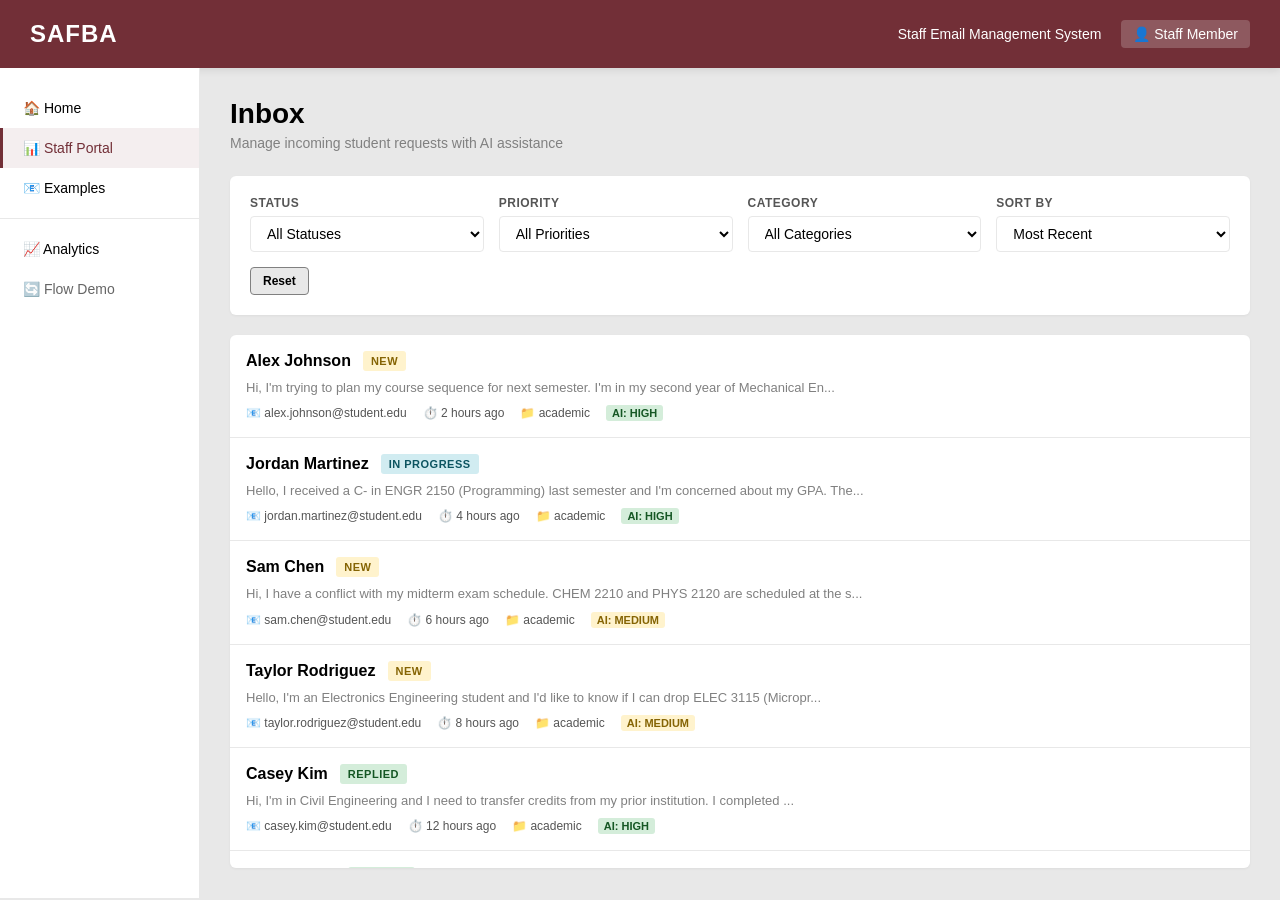
==== staff-portal.html @ 8cbed26b "Employee interface -home page- stats and examples" ====
<!DOCTYPE html>
<html lang="en">
<head>
    <meta charset="UTF-8">
    <meta name="viewport" content="width=device-width, initial-scale=1.0">
    <title>SAFBA - Staff Portal</title>
    <link rel="stylesheet" href="styles.css">
</head>
<body>
    <!-- Header -->
    <header>
        <div class="logo">SAFBA</div>
        <div class="header-info">
            <span>Staff Email Management System</span>
            <div class="user-badge">👤 Staff Member</div>
        </div>
    </header>

    <!-- Main Container -->
    <div class="container">
        <!-- Sidebar -->
        <aside class="sidebar">
            <div class="nav-item"><a href="index.html" style="color: inherit; text-decoration: none; display: block;">🏠 Home</a></div>
            <div class="nav-item active">📊 Staff Portal</div>
            <div class="nav-item"><a href="email-examples.html" style="color: inherit; text-decoration: none; display: block;">📧 Examples</a></div>
            <div style="border-top: 1px solid var(--light-grey); margin: 10px 0;"></div>
            <div class="nav-item"><a href="analytics.html" style="color: inherit; text-decoration: none; display: block;">📈 Analytics</a></div>
            <div class="nav-item" style="opacity: 0.6;">🔄 Flow Demo</div>
        </aside>

        <!-- Main Content -->
        <div class="main-content">
            <!-- Dashboard View -->
            <div class="view-section active" style="display: flex !important; flex-direction: column;">
                <div class="dashboard-header">
                    <h1>Inbox</h1>
                    <p>Manage incoming student requests with AI assistance</p>
                </div>

                <!-- Filters -->
                <div class="filters-panel">
                    <div class="filters-grid">
                        <div class="filter-group">
                            <label>Status</label>
                            <select id="filter-status">
                                <option value="">All Statuses</option>
                                <option value="new">New</option>
                                <option value="in-progress">In Progress</option>
                                <option value="replied">Replied</option>
                            </select>
                        </div>
                        <div class="filter-group">
                            <label>Priority</label>
                            <select id="filter-priority">
                                <option value="">All Priorities</option>
                                <option value="high">High</option>
                                <option value="medium">Medium</option>
                                <option value="low">Low</option>
                            </select>
                        </div>
                        <div class="filter-group">
                            <label>Category</label>
                            <select id="filter-category">
                                <option value="">All Categories</option>
                                <option value="academic">Academic (All)</option>
                            </select>
                        </div>
                        <div class="filter-group">
                            <label>Sort By</label>
                            <select id="sort-by">
                                <option value="recent">Most Recent</option>
                                <option value="priority">Highest Priority</option>
                            </select>
                        </div>
                        <div class="button-group">
                            <button class="btn-secondary btn-small" onclick="resetFilters()">Reset</button>
                        </div>
                    </div>
                </div>

                <!-- Request List -->
                <div class="request-list" id="request-list">
                    <!-- Populated by JavaScript -->
                </div>
            </div>

            <!-- Detail View (Hidden by default) -->
            <div id="detail-view" class="view-section" style="display: none;">
                <div class="detail-view-content">
                    <div class="detail-main">
                        <div class="detail-back">
                            <button class="back-btn" onclick="backToDashboard()">← Back to Inbox</button>
                        </div>
                        <div class="detail-header" id="detail-header">
                            <!-- Populated by JavaScript -->
                        </div>
                        <div class="detail-section">
                            <h3>Student Message</h3>
                            <div class="message-content" id="detail-message">
                                <!-- Populated by JavaScript -->
                            </div>
                        </div>
                    </div>

                    <!-- AI Suggestions Panel -->
                    <div class="ai-suggestions" id="ai-panel">
                        <!-- Populated by JavaScript -->
                    </div>
                </div>
            </div>
        </div>
    </div>

    <script>
        // Satisfaction Rating System
        function setRating(emailId, rating) {
            const ratingContainer = document.getElementById(`rating-${emailId}`);
            const stars = ratingContainer.querySelectorAll('.star');
            
            stars.forEach((star, index) => {
                if (index < rating) {
                    star.classList.remove('empty');
                    star.classList.add('selected');
                } else {
                    star.classList.remove('selected');
                    star.classList.add('empty');
                }
            });
        }

        function submitFeedback(emailId) {
            const ratingContainer = document.getElementById(`rating-${emailId}`);
            const selectedStars = ratingContainer.querySelectorAll('.star:not(.empty)').length;
            const feedbackText = document.getElementById(`feedback-${emailId}`).value;
            const button = event.target;

            if (selectedStars === 0) {
                alert('Please select a star rating before submitting');
                return;
            }

            const feedback = {
                requestId: `REQ-2025-00${emailId}`,
                rating: selectedStars,
                comment: feedbackText,
                timestamp: new Date().toLocaleString()
            };

            console.log('Feedback submitted:', feedback);

            const section = button.closest('.satisfaction-section');
            section.innerHTML = `
                <div class="feedback-submitted">
                    ✓ Thank you! Your feedback has been recorded. This helps us improve our service.
                </div>
            `;
        }

        // Mock Data
        const mockRequests = [
            {
                id: 1,
                student: "Alex Johnson",
                email: "alex.johnson@student.edu",
                receivedTime: "2 hours ago",
                message: "Hi,\n\nI'm trying to plan my course sequence for next semester. I'm in my second year of Mechanical Engineering and I'm unsure which courses to take after completing MECH 2314 (Dynamics). Should I take Thermodynamics or Fluid Mechanics first? What's the recommended order?\n\nThanks,\nAlex Johnson",
                status: "new",
                priority: "high",
                category: "academic",
                aiCategory: "Course Sequencing",
                aiPriority: "High",
                aiConfidence: "high",
                suggestedResponse: "For Mechanical Engineering, we recommend taking Thermodynamics (MECH 3320) before Fluid Mechanics (MECH 3410) as it provides foundational concepts. However, both can be taken concurrently if needed. Please consult your academic advisor for personalized guidance."
            },
            {
                id: 2,
                student: "Jordan Martinez",
                email: "jordan.martinez@student.edu",
                receivedTime: "4 hours ago",
                message: "Hello,\n\nI received a C- in ENGR 2150 (Programming) last semester and I'm concerned about my GPA. The course is a prerequisite for my major requirements. Do I need to retake it? What are my options?\n\nThanks,\nJordan Martinez",
                status: "in-progress",
                priority: "high",
                category: "academic",
                aiCategory: "Grade Appeal & Retake Options",
                aiPriority: "High",
                aiConfidence: "high",
                suggestedResponse: "A grade of C- meets the minimum requirement for prerequisite courses. However, you may retake it for grade replacement if you wish to improve your GPA. Check your degree audit to confirm all prerequisite requirements are satisfied. Contact your academic advisor for individual guidance."
            },
            {
                id: 3,
                student: "Sam Chen",
                email: "sam.chen@student.edu",
                receivedTime: "6 hours ago",
                message: "Hi,\n\nI have a conflict with my midterm exam schedule. CHEM 2210 and PHYS 2120 are scheduled at the same time on March 15th. How can I arrange a deferred exam? What's the process?\n\nThanks,\nSam",
                status: "new",
                priority: "high",
                category: "academic",
                aiCategory: "Deferred Exam Request",
                aiPriority: "High",
                aiConfidence: "medium",
                suggestedResponse: "You can request a deferred exam for exam conflicts. Submit a Deferred Exam Request form (available on the Registrar's website) at least 2 weeks before the exam date. Include documentation of the conflict. We'll work with both departments to schedule an alternative date."
            },
            {
                id: 4,
                student: "Taylor Rodriguez",
                email: "taylor.rodriguez@student.edu",
                receivedTime: "8 hours ago",
                message: "Hello,\n\nI'm an Electronics Engineering student and I'd like to know if I can drop ELEC 3115 (Microprocessors) after the add/drop deadline. I'm currently enrolled but realizing it's too challenging alongside my other courses. What are my options?\n\nThanks",
                status: "new",
                priority: "medium",
                category: "academic",
                aiCategory: "Course Withdrawal Request",
                aiPriority: "Medium",
                aiConfidence: "medium",
                suggestedResponse: "Late drops require department approval. Submit a Late Course Withdrawal Request to the Engineering Advising Office with a brief explanation. The deadline for late drops is April 10th. We recommend meeting with your advisor to discuss alternatives like tutoring support first."
            },
            {
                id: 5,
                student: "Casey Kim",
                email: "casey.kim@student.edu",
                receivedTime: "12 hours ago",
                message: "Hi,\n\nI'm in Civil Engineering and I need to transfer credits from my prior institution. I completed courses equivalent to ENGR 1100 (Introduction to Engineering) and MATH 1410 (Calculus I). How do I get these evaluated for transfer credit?\n\nCasey",
                status: "replied",
                priority: "high",
                category: "academic",
                aiCategory: "Transfer Credit Evaluation",
                aiPriority: "High",
                aiConfidence: "high",
                suggestedResponse: "Submit an Official Course Transcript to the Registrar along with course descriptions and syllabi. Our Admissions office will evaluate them for equivalency. This process typically takes 2-3 weeks. You can submit documents via email to registrar@university.edu."
            },
            {
                id: 6,
                student: "Morgan Lee",
                email: "morgan.lee@student.edu",
                receivedTime: "1 day ago",
                message: "Hi,\n\nI'm a 3rd year Software Engineering student and I'd like to register for an independent project (ENGR 4900). Can you confirm that I meet the prerequisites and explain the enrollment process?\n\nThanks",
                status: "replied",
                priority: "low",
                category: "academic",
                aiCategory: "Independent Project Registration",
                aiPriority: "Low",
                aiConfidence: "high",
                suggestedResponse: "ENGR 4900 requires 90+ credits completed and approval from a faculty supervisor. Email the Department Chair with your proposed project topic and preferred supervisor. Once approved, you'll receive a registration code. The deadline to add independent projects is February 15th."
            }
        ];

        let currentSelectedId = null;

        function init() {
            renderRequestList(mockRequests);
            setupEventListeners();
        }

        function renderRequestList(requests = mockRequests) {
            const listContainer = document.getElementById('request-list');
            listContainer.innerHTML = '';

            if (requests.length === 0) {
                listContainer.innerHTML = '<div class="empty-state"><div class="empty-state-icon">📭</div><div class="empty-state-text">No requests found</div></div>';
                return;
            }

            requests.forEach(request => {
                const item = document.createElement('div');
                item.className = 'request-item';
                if (currentSelectedId === request.id) item.classList.add('selected');
                item.onclick = () => selectRequest(request.id);

                item.innerHTML = `
                    <div class="request-content">
                        <div class="request-header">
                            <span class="request-student">${request.student}</span>
                            <span class="request-status status-${request.status}">${request.status.replace('-', ' ')}</span>
                        </div>
                        <div class="request-preview">${request.message.substring(0, 100)}...</div>
                        <div class="request-meta">
                            <div class="meta-item">📧 ${request.email}</div>
                            <div class="meta-item">⏱️ ${request.receivedTime}</div>
                            <div class="meta-item">📁 ${request.category}</div>
                            <div class="meta-item"><span class="ai-confidence confidence-${request.aiConfidence}">AI: ${request.aiConfidence}</span></div>
                        </div>
                    </div>
                `;

                listContainer.appendChild(item);
            });
        }

        function selectRequest(id) {
            currentSelectedId = id;
            const request = mockRequests.find(r => r.id === id);

            const headerDiv = document.getElementById('detail-header');
            headerDiv.innerHTML = `
                <h2>${request.student}</h2>
                <div class="detail-meta">
                    <span>📧 ${request.email}</span>
                    <span>⏱️ Received ${request.receivedTime}</span>
                    <span>Status: <strong>${request.status.replace('-', ' ')}</strong></span>
                </div>
            `;

            document.getElementById('detail-message').textContent = request.message;

            const aiPanel = document.getElementById('ai-panel');
            aiPanel.innerHTML = `
                <div class="ai-header">
                    <div class="ai-icon">AI</div>
                    AI Suggestions
                </div>

                <div class="ai-disclaimer">
                    ⚠️ AI suggestions are for reference only. Please review and edit as needed before sending.
                </div>

                <div class="suggestion-item">
                    <div class="suggestion-label">Suggested Category</div>
                    <div class="suggestion-value">${request.aiCategory}</div>
                </div>

                <div class="suggestion-item">
                    <div class="suggestion-label">Suggested Priority</div>
                    <div class="suggestion-value">${request.aiPriority}</div>
                </div>

                <div class="suggestion-item">
                    <div class="suggestion-label">Confidence Level</div>
                    <div class="suggestion-value"><span class="ai-confidence confidence-${request.aiConfidence}">●${request.aiConfidence.toUpperCase()}</span></div>
                </div>

                <div class="suggestion-item">
                    <div class="suggestion-label">Suggested Response</div>
                    <div class="suggestion-value" style="font-size: 13px; line-height: 1.5;">"${request.suggestedResponse}"</div>
                </div>

                <div class="action-buttons">
                    <button class="btn-accept" onclick="acceptSuggestion(${id})">✓ Accept & Send</button>
                    <button class="btn-edit" onclick="editResponse(${id})">✏️ Edit Before Sending</button>
                    <button class="btn-ignore" onclick="ignoreSuggestion(${id})">✕ Ignore Suggestion</button>
                </div>

                <div style="margin-top: 16px; padding-top: 16px; border-top: 1px solid var(--light-grey);">
                    <button style="width: 100%; background-color: var(--light-grey); color: var(--black); border: 1px solid var(--grey); padding: 10px 12px; border-radius: 4px; cursor: pointer; font-size: 13px; font-weight: 500;" onclick="escalateRequest(${id})">⬆️ Escalate Request</button>
                </div>
            `;

            document.getElementById('request-list').parentElement.style.display = 'none';
            document.getElementById('detail-view').style.display = 'flex';
            renderRequestList(getCurrentFilteredRequests());
        }

        function backToDashboard() {
            currentSelectedId = null;
            document.getElementById('request-list').parentElement.style.display = 'block';
            document.getElementById('detail-view').style.display = 'none';
            renderRequestList(getCurrentFilteredRequests());
        }

        function getCurrentFilteredRequests() {
            const status = document.getElementById('filter-status').value;
            const priority = document.getElementById('filter-priority').value;
            const category = document.getElementById('filter-category').value;
            const sortBy = document.getElementById('sort-by').value;

            let filtered = mockRequests.filter(r => {
                return (!status || r.status === status) &&
                       (!priority || r.priority.toLowerCase() === priority) &&
                       (!category || r.category === category);
            });

            if (sortBy === 'priority') {
                const priorityOrder = { 'high': 0, 'medium': 1, 'low': 2 };
                filtered.sort((a, b) => priorityOrder[a.priority.toLowerCase()] - priorityOrder[b.priority.toLowerCase()]);
            }

            return filtered;
        }

        function applyFilters() {
            renderRequestList(getCurrentFilteredRequests());
        }

        function resetFilters() {
            document.getElementById('filter-status').value = '';
            document.getElementById('filter-priority').value = '';
            document.getElementById('filter-category').value = '';
            document.getElementById('sort-by').value = 'recent';
            renderRequestList(mockRequests);
        }

        function acceptSuggestion(id) {
            const request = mockRequests.find(r => r.id === id);
            request.status = 'replied';
            alert(`✓ Response sent to ${request.student}!\n\nThe AI-suggested response has been sent.`);
            backToDashboard();
        }

        function editResponse(id) {
            const request = mockRequests.find(r => r.id === id);
            const response = prompt('Edit the response before sending:', request.suggestedResponse);
            if (response !== null) {
                request.suggestedResponse = response;
                request.status = 'replied';
                alert(`✓ Edited response sent to ${request.student}!`);
                backToDashboard();
            }
        }

        function ignoreSuggestion(id) {
            const request = mockRequests.find(r => r.id === id);
            request.status = 'in-progress';
            alert(`Response suggestion ignored for ${request.student}. You can draft your own response.`);
            backToDashboard();
        }

        function escalateRequest(id) {
            const request = mockRequests.find(r => r.id === id);
            alert(`Request from ${request.student} has been escalated to a manager for priority handling.`);
        }

        function setupEventListeners() {
            document.getElementById('filter-status').addEventListener('change', applyFilters);
            document.getElementById('filter-priority').addEventListener('change', applyFilters);
            document.getElementById('filter-category').addEventListener('change', applyFilters);
            document.getElementById('sort-by').addEventListener('change', applyFilters);
        }

        window.addEventListener('load', init);
    </script>
</body>
</html>
---- styles.css ----
* {
    margin: 0;
    padding: 0;
    box-sizing: border-box;
}

:root {
    --garnet: #722F37;
    --light-garnet: #8B3A47;
    --white: #FFFFFF;
    --black: #000000;
    --grey: #808080;
    --light-grey: #E8E8E8;
    --dark-grey: #555555;
}

body {
    font-family: -apple-system, BlinkMacSystemFont, 'Segoe UI', Roboto, Oxygen, Ubuntu, Cantarell, sans-serif;
    background-color: var(--light-grey);
    color: var(--black);
}

/* Header */
header {
    background-color: var(--garnet);
    color: var(--white);
    padding: 20px 30px;
    box-shadow: 0 2px 8px rgba(0, 0, 0, 0.1);
    display: flex;
    justify-content: space-between;
    align-items: center;
}

.logo {
    font-size: 24px;
    font-weight: 700;
    letter-spacing: 1px;
}

.header-info {
    display: flex;
    gap: 20px;
    align-items: center;
    font-size: 14px;
}

.user-badge {
    background-color: rgba(255, 255, 255, 0.2);
    padding: 6px 12px;
    border-radius: 4px;
}

/* Main Container */
.container {
    display: flex;
    height: calc(100vh - 70px);
}

/* Sidebar Navigation */
.sidebar {
    width: 200px;
    background-color: var(--white);
    border-right: 1px solid var(--light-grey);
    padding: 20px 0;
}

.nav-item {
    padding: 12px 20px;
    cursor: pointer;
    border-left: 3px solid transparent;
    transition: all 0.2s;
    font-size: 14px;
    font-weight: 500;
}

.nav-item:hover {
    background-color: var(--light-grey);
    color: var(--garnet);
}

.nav-item.active {
    border-left-color: var(--garnet);
    background-color: rgba(114, 47, 55, 0.08);
    color: var(--garnet);
}

/* Main Content */
.main-content {
    flex: 1;
    display: flex;
    flex-direction: column;
    overflow: hidden;
}

/* View Sections */
.view-section {
    display: none;
    flex: 1;
    overflow: auto;
    padding: 30px;
}

.view-section.active {
    display: flex;
    flex-direction: column;
}

/* Dashboard View */
#dashboard-view {
    flex-direction: column;
}

#analytics-view {
    flex-direction: column;
}

.dashboard-header {
    margin-bottom: 25px;
}

.dashboard-header h1 {
    font-size: 28px;
    margin-bottom: 5px;
    color: var(--black);
}

.dashboard-header p {
    color: var(--grey);
    font-size: 14px;
}

/* Filters Panel */
.filters-panel {
    background-color: var(--white);
    padding: 20px;
    border-radius: 6px;
    margin-bottom: 20px;
    box-shadow: 0 1px 3px rgba(0, 0, 0, 0.05);
}

.filters-grid {
    display: grid;
    grid-template-columns: repeat(auto-fit, minmax(200px, 1fr));
    gap: 15px;
    align-items: end;
}

.filter-group {
    display: flex;
    flex-direction: column;
}

.filter-group label {
    font-size: 12px;
    font-weight: 600;
    color: var(--dark-grey);
    margin-bottom: 6px;
    text-transform: uppercase;
    letter-spacing: 0.5px;
}

select, input {
    padding: 8px 12px;
    border: 1px solid var(--light-grey);
    border-radius: 4px;
    font-size: 14px;
    background-color: var(--white);
    color: var(--black);
    cursor: pointer;
}

input:focus, select:focus {
    outline: none;
    border-color: var(--garnet);
    box-shadow: 0 0 0 3px rgba(114, 47, 55, 0.1);
}

.button-group {
    display: flex;
    gap: 10px;
}

button {
    padding: 8px 16px;
    border: none;
    border-radius: 4px;
    font-size: 14px;
    font-weight: 600;
    cursor: pointer;
    transition: all 0.2s;
}

.btn-primary {
    background-color: var(--garnet);
    color: var(--white);
}

.btn-primary:hover {
    background-color: var(--light-garnet);
}

.btn-secondary {
    background-color: var(--light-grey);
    color: var(--black);
    border: 1px solid var(--grey);
}

.btn-secondary:hover {
    background-color: #D0D0D0;
}

.btn-small {
    padding: 6px 12px;
    font-size: 12px;
}

/* Request List */
.request-list {
    background-color: var(--white);
    border-radius: 6px;
    overflow: hidden;
    box-shadow: 0 1px 3px rgba(0, 0, 0, 0.05);
    flex: 1;
    overflow-y: auto;
}

.request-item {
    border-bottom: 1px solid var(--light-grey);
    padding: 16px;
    cursor: pointer;
    transition: all 0.2s;
    display: flex;
    justify-content: space-between;
    align-items: center;
}

.request-item:hover {
    background-color: rgba(114, 47, 55, 0.04);
}

.request-item.selected {
    background-color: rgba(114, 47, 55, 0.08);
    border-left: 3px solid var(--garnet);
}

.request-content {
    flex: 1;
    min-width: 0;
}

.request-header {
    display: flex;
    align-items: center;
    gap: 12px;
    margin-bottom: 8px;
}

.request-student {
    font-weight: 600;
    color: var(--black);
}

.request-status {
    font-size: 11px;
    padding: 4px 8px;
    border-radius: 3px;
    font-weight: 600;
    text-transform: uppercase;
    letter-spacing: 0.5px;
}

.status-new {
    background-color: #FFF3CD;
    color: #856404;
}

.status-in-progress {
    background-color: #D1ECF1;
    color: #0C5460;
}

.status-replied {
    background-color: #D4EDDA;
    color: #155724;
}

.request-preview {
    font-size: 13px;
    color: var(--grey);
    margin-bottom: 8px;
    line-height: 1.4;
    overflow: hidden;
    text-overflow: ellipsis;
    display: -webkit-box;
    -webkit-line-clamp: 2;
    -webkit-box-orient: vertical;
}

.request-meta {
    display: flex;
    gap: 16px;
    font-size: 12px;
    color: var(--dark-grey);
}

.meta-item {
    display: flex;
    align-items: center;
    gap: 4px;
}

.ai-confidence {
    padding: 2px 6px;
    border-radius: 3px;
    font-weight: 600;
    font-size: 11px;
    text-transform: uppercase;
}

.confidence-high {
    background-color: #D4EDDA;
    color: #155724;
}

.confidence-medium {
    background-color: #FFF3CD;
    color: #856404;
}

.confidence-low {
    background-color: #F8D7DA;
    color: #721C24;
}

/* Detail View */
#detail-view {
    grid-template-columns: 1fr 350px;
    gap: 20px;
}

.detail-view-content {
    display: grid;
    grid-template-columns: 1fr 350px;
    gap: 20px;
    flex: 1;
    overflow: auto;
}

.detail-main {
    background-color: var(--white);
    border-radius: 6px;
    padding: 24px;
    box-shadow: 0 1px 3px rgba(0, 0, 0, 0.05);
}

.detail-back {
    margin-bottom: 20px;
}

.back-btn {
    color: var(--garnet);
    cursor: pointer;
    font-weight: 600;
    font-size: 14px;
    background: none;
    border: none;
    padding: 0;
}

.back-btn:hover {
    text-decoration: underline;
}

.detail-header {
    border-bottom: 2px solid var(--light-grey);
    padding-bottom: 16px;
    margin-bottom: 20px;
}

.detail-header h2 {
    font-size: 22px;
    margin-bottom: 8px;
}

.detail-meta {
    display: flex;
    gap: 20px;
    font-size: 13px;
    color: var(--grey);
}

.detail-section {
    margin-bottom: 24px;
}

.detail-section h3 {
    font-size: 14px;
    font-weight: 600;
    text-transform: uppercase;
    color: var(--dark-grey);
    letter-spacing: 0.5px;
    margin-bottom: 12px;
    border-bottom: 1px solid var(--light-grey);
    padding-bottom: 8px;
}

.message-content {
    background-color: var(--light-grey);
    padding: 16px;
    border-radius: 4px;
    line-height: 1.6;
    color: var(--black);
    font-size: 14px;
}

/* AI Suggestions Panel */
.ai-suggestions {
    background-color: var(--white);
    border-radius: 6px;
    padding: 20px;
    box-shadow: 0 1px 3px rgba(0, 0, 0, 0.05);
    height: fit-content;
    position: sticky;
    top: 20px;
}

.ai-header {
    display: flex;
    align-items: center;
    gap: 8px;
    margin-bottom: 16px;
    font-weight: 600;
    color: var(--garnet);
}

.ai-icon {
    width: 20px;
    height: 20px;
    background-color: var(--garnet);
    border-radius: 50%;
    display: flex;
    align-items: center;
    justify-content: center;
    color: var(--white);
    font-size: 12px;
    font-weight: 700;
}

.suggestion-item {
    margin-bottom: 16px;
    padding-bottom: 16px;
    border-bottom: 1px solid var(--light-grey);
}

.suggestion-item:last-child {
    border-bottom: none;
    margin-bottom: 0;
    padding-bottom: 0;
}

.suggestion-label {
    font-size: 11px;
    font-weight: 600;
    color: var(--grey);
    text-transform: uppercase;
    letter-spacing: 0.5px;
    margin-bottom: 6px;
}

.suggestion-value {
    font-size: 14px;
    font-weight: 500;
    color: var(--black);
}

.ai-disclaimer {
    background-color: rgba(114, 47, 55, 0.08);
    border-left: 3px solid var(--garnet);
    padding: 12px;
    border-radius: 4px;
    font-size: 12px;
    color: var(--dark-grey);
    line-height: 1.5;
    margin-bottom: 16px;
}

.action-buttons {
    display: flex;
    flex-direction: column;
    gap: 8px;
}

.action-buttons button {
    width: 100%;
    text-align: left;
    padding: 10px 12px;
    font-size: 13px;
}

.btn-accept {
    background-color: var(--garnet);
    color: var(--white);
}

.btn-accept:hover {
    background-color: var(--light-garnet);
}

.btn-edit {
    background-color: var(--light-grey);
    color: var(--black);
    border: 1px solid var(--grey);
}

.btn-edit:hover {
    background-color: #D0D0D0;
}

.btn-ignore {
    background-color: var(--white);
    color: var(--grey);
    border: 1px solid var(--light-grey);
}

.btn-ignore:hover {
    background-color: var(--light-grey);
}

/* Email View */
#student-view {
    flex-direction: column;
}

.email-container {
    max-width: 700px;
    margin: 0 auto;
}

.email-card {
    background-color: var(--white);
    border-radius: 6px;
    box-shadow: 0 1px 3px rgba(0, 0, 0, 0.05);
    margin-bottom: 20px;
}

.email-header {
    background-color: var(--garnet);
    color: var(--white);
    padding: 20px;
    border-radius: 6px 6px 0 0;
}

.email-title {
    font-size: 20px;
    font-weight: 600;
    margin-bottom: 4px;
}

.email-id {
    font-size: 12px;
    opacity: 0.9;
}

.email-body {
    padding: 24px;
}

.status-indicator {
    margin-bottom: 20px;
    padding: 12px;
    border-radius: 4px;
    background-color: #D4EDDA;
    border-left: 3px solid #155724;
    color: #155724;
    font-size: 13px;
}

.response-section {
    margin-top: 20px;
    padding-top: 20px;
    border-top: 1px solid var(--light-grey);
}

.response-label {
    font-size: 12px;
    font-weight: 600;
    color: var(--grey);
    text-transform: uppercase;
    letter-spacing: 0.5px;
    margin-bottom: 12px;
}

.response-text {
    background-color: var(--light-grey);
    padding: 16px;
    border-radius: 4px;
    line-height: 1.6;
    color: var(--black);
    font-size: 14px;
    margin-bottom: 12px;
}

.ai-assisted-badge {
    display: inline-block;
    background-color: var(--garnet);
    color: var(--white);
    padding: 4px 8px;
    border-radius: 3px;
    font-size: 11px;
    font-weight: 600;
    text-transform: uppercase;
}

/* Satisfaction Rating */
.satisfaction-section {
    background-color: #F5F5F5;
    border: 1px solid var(--light-grey);
    border-radius: 4px;
    padding: 16px;
    margin-top: 20px;
}

.satisfaction-label {
    font-size: 13px;
    font-weight: 600;
    color: var(--dark-grey);
    margin-bottom: 12px;
    text-transform: uppercase;
    letter-spacing: 0.5px;
}

.star-rating {
    display: flex;
    gap: 8px;
    margin-bottom: 12px;
}

.star {
    font-size: 28px;
    cursor: pointer;
    transition: all 0.2s;
    user-select: none;
}

.star:hover,
.star.selected {
    transform: scale(1.2);
    filter: drop-shadow(0 0 4px rgba(114, 47, 55, 0.3));
}

.star.empty {
    opacity: 0.3;
}

.feedback-textarea {
    width: 100%;
    padding: 10px;
    border: 1px solid var(--light-grey);
    border-radius: 4px;
    font-family: -apple-system, BlinkMacSystemFont, 'Segoe UI', Roboto, Oxygen, Ubuntu, Cantarell, sans-serif;
    font-size: 13px;
    resize: vertical;
    min-height: 80px;
    margin-bottom: 10px;
}

.feedback-textarea:focus {
    outline: none;
    border-color: var(--garnet);
    box-shadow: 0 0 0 3px rgba(114, 47, 55, 0.1);
}

.submit-feedback-btn {
    background-color: var(--garnet);
    color: var(--white);
    padding: 8px 16px;
    border: none;
    border-radius: 4px;
    cursor: pointer;
    font-size: 13px;
    font-weight: 600;
    transition: all 0.2s;
}

.submit-feedback-btn:hover {
    background-color: var(--light-garnet);
}

.submit-feedback-btn:disabled {
    opacity: 0.5;
    cursor: not-allowed;
}

.feedback-submitted {
    background-color: #D4EDDA;
    border: 1px solid #C3E6CB;
    color: #155724;
    padding: 10px;
    border-radius: 4px;
    font-size: 12px;
    text-align: center;
}

.empty-state {
    display: flex;
    flex-direction: column;
    align-items: center;
    justify-content: center;
    height: 400px;
    color: var(--grey);
    text-align: center;
}

.empty-state-icon {
    font-size: 48px;
    margin-bottom: 16px;
    opacity: 0.5;
}

.empty-state-text {
    font-size: 16px;
    font-weight: 500;
    margin-bottom: 8px;
}

/* Home Page Styles */
.home-view {
    display: flex;
    flex-direction: column;
    padding: 40px 30px;
    background: linear-gradient(135deg, rgba(114, 47, 55, 0.05) 0%, rgba(255, 255, 255, 1) 100%);
}

.home-header {
    text-align: center;
    margin-bottom: 50px;
    max-width: 800px;
    margin-left: auto;
    margin-right: auto;
}

.home-title {
    font-size: 42px;
    font-weight: 700;
    color: var(--garnet);
    margin-bottom: 12px;
}

.home-subtitle {
    font-size: 18px;
    color: var(--grey);
    margin-bottom: 20px;
    line-height: 1.6;
}

.home-description {
    font-size: 14px;
    color: var(--dark-grey);
    line-height: 1.8;
    margin-bottom: 30px;
}

.feature-list {
    display: grid;
    grid-template-columns: repeat(3, 1fr);
    gap: 20px;
    margin-bottom: 40px;
    font-size: 13px;
    color: var(--dark-grey);
}

.feature-item {
    display: flex;
    align-items: flex-start;
    gap: 10px;
}

.feature-icon {
    font-size: 20px;
    margin-top: 2px;
    flex-shrink: 0;
}

.feature-text {
    line-height: 1.5;
}

.module-grid {
    display: grid;
    grid-template-columns: repeat(auto-fit, minmax(280px, 1fr));
    gap: 24px;
    max-width: 1200px;
    margin: 0 auto;
    width: 100%;
}

.module-card {
    background: var(--white);
    border-radius: 8px;
    padding: 28px;
    box-shadow: 0 2px 8px rgba(0, 0, 0, 0.08);
    cursor: pointer;
    transition: all 0.3s ease;
    border: 2px solid transparent;
    display: flex;
    flex-direction: column;
}

.module-card:hover {
    transform: translateY(-4px);
    box-shadow: 0 8px 20px rgba(114, 47, 55, 0.15);
    border-color: var(--garnet);
}

.module-icon {
    font-size: 48px;
    margin-bottom: 16px;
}

.module-title {
    font-size: 18px;
    font-weight: 600;
    color: var(--black);
    margin-bottom: 10px;
}

.module-description {
    font-size: 13px;
    color: var(--grey);
    line-height: 1.6;
    margin-bottom: 20px;
    flex-grow: 1;
}

.module-features {
    background-color: var(--light-grey);
    padding: 12px;
    border-radius: 4px;
    margin-bottom: 16px;
    font-size: 12px;
    color: var(--dark-grey);
}

.module-features ul {
    list-style: none;
    margin: 0;
    padding: 0;
}

.module-features li {
    padding: 4px 0;
    padding-left: 20px;
    position: relative;
}

.module-features li:before {
    content: "✓";
    position: absolute;
    left: 0;
    color: var(--garnet);
    font-weight: 600;
}

.module-link {
    display: inline-block;
    background-color: var(--garnet);
    color: var(--white);
    padding: 10px 16px;
    border-radius: 4px;
    text-decoration: none;
    font-size: 13px;
    font-weight: 600;
    transition: all 0.2s;
    border: none;
    cursor: pointer;
    width: 100%;
    text-align: center;
}

.module-link:hover {
    background-color: var(--light-garnet);
}

.badge-new {
    display: inline-block;
    background-color: #28a745;
    color: white;
    padding: 2px 6px;
    border-radius: 3px;
    font-size: 10px;
    font-weight: 600;
    text-transform: uppercase;
    margin-left: 8px;
}

.badge-beta {
    display: inline-block;
    background-color: #ffc107;
    color: #333;
    padding: 2px 6px;
    border-radius: 3px;
    font-size: 10px;
    font-weight: 600;
    text-transform: uppercase;
    margin-left: 8px;
}

.footer-note {
    text-align: center;
    margin-top: 40px;
    padding-top: 20px;
    border-top: 1px solid var(--light-grey);
    font-size: 12px;
    color: var(--grey);
}

/* Analytics Dashboard */
.kpi-grid {
    display: grid;
    grid-template-columns: repeat(auto-fit, minmax(200px, 1fr));
    gap: 20px;
    margin-bottom: 30px;
}

.kpi-card {
    background-color: var(--white);
    border-radius: 6px;
    padding: 20px;
    box-shadow: 0 1px 3px rgba(0, 0, 0, 0.05);
    border-left: 4px solid var(--garnet);
}

.kpi-label {
    font-size: 12px;
    font-weight: 600;
    color: var(--grey);
    text-transform: uppercase;
    letter-spacing: 0.5px;
    margin-bottom: 8px;
}

.kpi-value {
    font-size: 32px;
    font-weight: 700;
    color: var(--garnet);
    margin-bottom: 6px;
}

.kpi-change {
    font-size: 12px;
    color: #28a745;
    font-weight: 600;
}

.kpi-change.negative {
    color: #dc3545;
}

.chart-container {
    background-color: var(--white);
    border-radius: 6px;
    padding: 20px;
    box-shadow: 0 1px 3px rgba(0, 0, 0, 0.05);
    margin-bottom: 20px;
}

.chart-title {
    font-size: 16px;
    font-weight: 600;
    color: var(--black);
    margin-bottom: 16px;
}

.chart-placeholder {
    background-color: var(--light-grey);
    border: 2px dashed #ccc;
    border-radius: 4px;
    padding: 40px;
    text-align: center;
    color: var(--grey);
    font-size: 14px;
}

.stat-row {
    display: flex;
    justify-content: space-between;
    padding: 12px 0;
    border-bottom: 1px solid var(--light-grey);
    font-size: 13px;
}

.stat-row:last-child {
    border-bottom: none;
}

.stat-label {
    color: var(--dark-grey);
    font-weight: 500;
}

.stat-value {
    color: var(--black);
    font-weight: 600;
}

.stat-bar {
    background-color: var(--light-grey);
    height: 20px;
    border-radius: 3px;
    margin-top: 8px;
    overflow: hidden;
}

.stat-bar-fill {
    background-color: var(--garnet);
    height: 100%;
    transition: width 0.3s ease;
}

/* Responsive */
@media (max-width: 1024px) {
    .detail-view-content {
        grid-template-columns: 1fr;
    }

    .ai-suggestions {
        position: static;
    }

    .feature-list {
        grid-template-columns: 1fr;
    }

    .module-grid {
        grid-template-columns: repeat(auto-fit, minmax(250px, 1fr));
    }

    .kpi-grid {
        grid-template-columns: repeat(2, 1fr);
    }
}

@media (max-width: 768px) {
    .sidebar {
        width: 150px;
    }

    .filters-grid {
        grid-template-columns: 1fr;
    }

    .home-title {
        font-size: 32px;
    }

    .home-subtitle {
        font-size: 16px;
    }

    .module-grid {
        grid-template-columns: 1fr;
    }

    .kpi-grid {
        grid-template-columns: 1fr;
    }

    .feature-list {
        grid-template-columns: 1fr;
    }
}
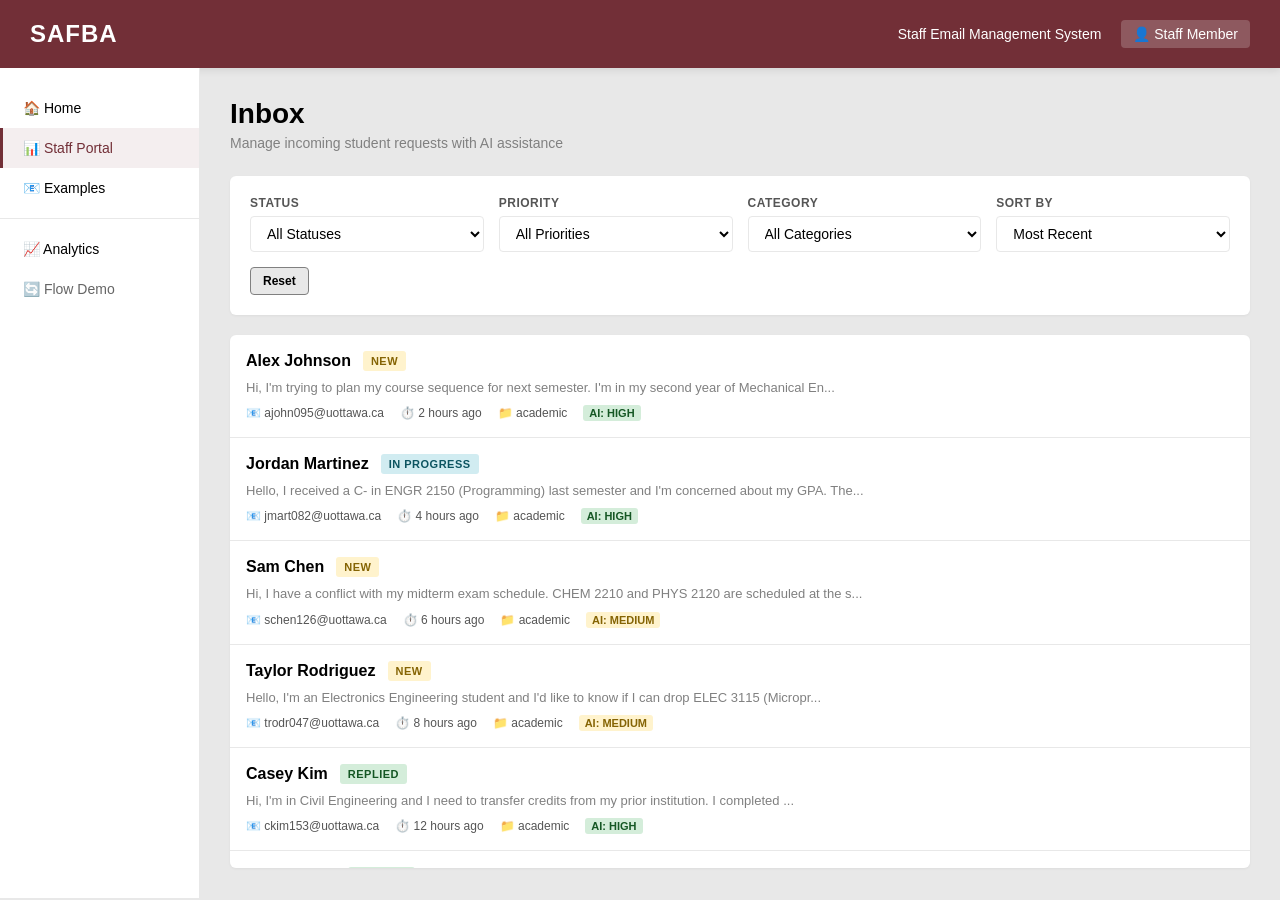
==== commit bca89990: "head home page and email changes" ====
--- a/staff-portal.html
+++ b/staff-portal.html
@@ -161,7 +161,7 @@
             {
                 id: 1,
                 student: "Alex Johnson",
-                email: "alex.johnson@student.edu",
+                email: "ajohn095@uottawa.ca",
                 receivedTime: "2 hours ago",
                 message: "Hi,\n\nI'm trying to plan my course sequence for next semester. I'm in my second year of Mechanical Engineering and I'm unsure which courses to take after completing MECH 2314 (Dynamics). Should I take Thermodynamics or Fluid Mechanics first? What's the recommended order?\n\nThanks,\nAlex Johnson",
                 status: "new",
@@ -175,7 +175,7 @@
             {
                 id: 2,
                 student: "Jordan Martinez",
-                email: "jordan.martinez@student.edu",
+                email: "jmart082@uottawa.ca",
                 receivedTime: "4 hours ago",
                 message: "Hello,\n\nI received a C- in ENGR 2150 (Programming) last semester and I'm concerned about my GPA. The course is a prerequisite for my major requirements. Do I need to retake it? What are my options?\n\nThanks,\nJordan Martinez",
                 status: "in-progress",
@@ -189,7 +189,7 @@
             {
                 id: 3,
                 student: "Sam Chen",
-                email: "sam.chen@student.edu",
+                email: "schen126@uottawa.ca",
                 receivedTime: "6 hours ago",
                 message: "Hi,\n\nI have a conflict with my midterm exam schedule. CHEM 2210 and PHYS 2120 are scheduled at the same time on March 15th. How can I arrange a deferred exam? What's the process?\n\nThanks,\nSam",
                 status: "new",
@@ -203,7 +203,7 @@
             {
                 id: 4,
                 student: "Taylor Rodriguez",
-                email: "taylor.rodriguez@student.edu",
+                email: "trodr047@uottawa.ca",
                 receivedTime: "8 hours ago",
                 message: "Hello,\n\nI'm an Electronics Engineering student and I'd like to know if I can drop ELEC 3115 (Microprocessors) after the add/drop deadline. I'm currently enrolled but realizing it's too challenging alongside my other courses. What are my options?\n\nThanks",
                 status: "new",
@@ -217,7 +217,7 @@
             {
                 id: 5,
                 student: "Casey Kim",
-                email: "casey.kim@student.edu",
+                email: "ckim153@uottawa.ca",
                 receivedTime: "12 hours ago",
                 message: "Hi,\n\nI'm in Civil Engineering and I need to transfer credits from my prior institution. I completed courses equivalent to ENGR 1100 (Introduction to Engineering) and MATH 1410 (Calculus I). How do I get these evaluated for transfer credit?\n\nCasey",
                 status: "replied",
@@ -231,7 +231,7 @@
             {
                 id: 6,
                 student: "Morgan Lee",
-                email: "morgan.lee@student.edu",
+                email: "mlee089@uottawa.ca",
                 receivedTime: "1 day ago",
                 message: "Hi,\n\nI'm a 3rd year Software Engineering student and I'd like to register for an independent project (ENGR 4900). Can you confirm that I meet the prerequisites and explain the enrollment process?\n\nThanks",
                 status: "replied",
--- a/styles.css
+++ b/styles.css
@@ -734,49 +734,59 @@
 .home-header {
     text-align: center;
     margin-bottom: 50px;
-    max-width: 800px;
+    max-width: 900px;
     margin-left: auto;
     margin-right: auto;
+    padding: 30px;
+    background: linear-gradient(135deg, rgba(114, 47, 55, 0.03) 0%, rgba(255, 255, 255, 0.8) 100%);
+    border-radius: 12px;
+    box-shadow: 0 4px 12px rgba(0, 0, 0, 0.05);
 }
 
 .home-title {
-    font-size: 42px;
-    font-weight: 700;
+    font-size: 56px;
+    font-weight: 800;
     color: var(--garnet);
-    margin-bottom: 12px;
+    margin-bottom: 20px;
+    letter-spacing: -1px;
+    line-height: 1.2;
 }
 
 .home-subtitle {
-    font-size: 18px;
-    color: var(--grey);
-    margin-bottom: 20px;
-    line-height: 1.6;
+    font-size: 24px;
+    font-weight: 600;
+    color: var(--dark-grey);
+    margin-bottom: 25px;
+    line-height: 1.5;
 }
 
 .home-description {
-    font-size: 14px;
+    font-size: 16px;
     color: var(--dark-grey);
-    line-height: 1.8;
-    margin-bottom: 30px;
+    line-height: 1.9;
+    margin-bottom: 35px;
+    max-width: 750px;
+    margin-left: auto;
+    margin-right: auto;
 }
 
 .feature-list {
     display: grid;
     grid-template-columns: repeat(3, 1fr);
-    gap: 20px;
+    gap: 25px;
     margin-bottom: 40px;
-    font-size: 13px;
+    font-size: 15px;
     color: var(--dark-grey);
 }
 
 .feature-item {
     display: flex;
     align-items: flex-start;
-    gap: 10px;
+    gap: 12px;
 }
 
 .feature-icon {
-    font-size: 20px;
+    font-size: 28px;
     margin-top: 2px;
     flex-shrink: 0;
 }
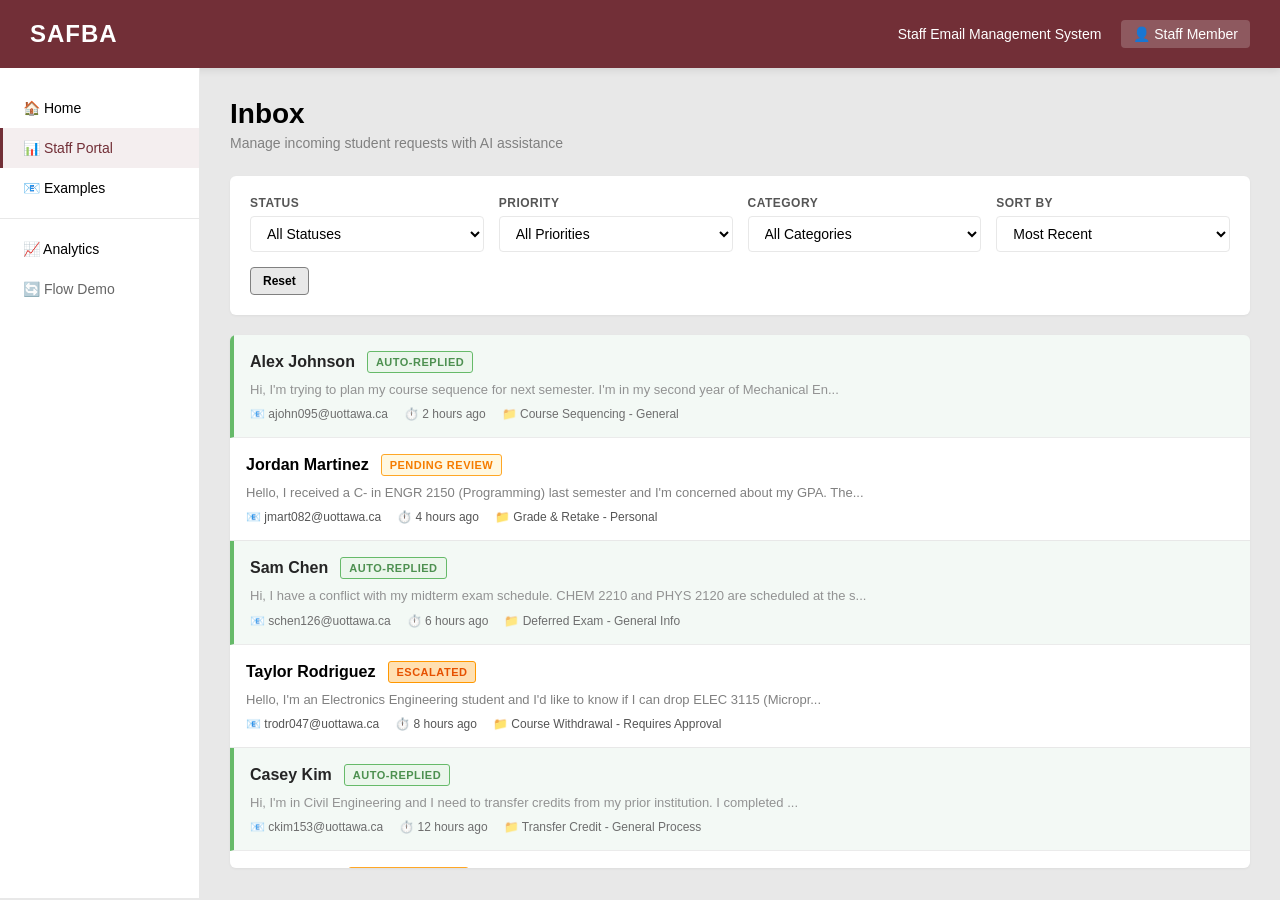
==== commit 5664ea6a: "separation of auto replied and pending review" ====
--- a/staff-portal.html
+++ b/staff-portal.html
@@ -44,9 +44,10 @@
                             <label>Status</label>
                             <select id="filter-status">
                                 <option value="">All Statuses</option>
-                                <option value="new">New</option>
-                                <option value="in-progress">In Progress</option>
-                                <option value="replied">Replied</option>
+                                <option value="auto-replied">Auto-Replied</option>
+                                <option value="pending-review">Pending Review</option>
+                                <option value="escalated">Escalated</option>
+                                <option value="replied">Manually Replied</option>
                             </select>
                         </div>
                         <div class="filter-group">
@@ -164,12 +165,13 @@
                 email: "ajohn095@uottawa.ca",
                 receivedTime: "2 hours ago",
                 message: "Hi,\n\nI'm trying to plan my course sequence for next semester. I'm in my second year of Mechanical Engineering and I'm unsure which courses to take after completing MECH 2314 (Dynamics). Should I take Thermodynamics or Fluid Mechanics first? What's the recommended order?\n\nThanks,\nAlex Johnson",
-                status: "new",
-                priority: "high",
-                category: "academic",
-                aiCategory: "Course Sequencing",
-                aiPriority: "High",
+                status: "auto-replied",
+                priority: "medium",
+                category: "academic",
+                aiCategory: "Course Sequencing - General",
                 aiConfidence: "high",
+                responseType: "auto",
+                autoResponse: "For Mechanical Engineering, we recommend taking Thermodynamics (MECH 3320) before Fluid Mechanics (MECH 3410) as it provides foundational concepts. However, both can be taken concurrently if needed. Please consult your academic advisor for personalized guidance.",
                 suggestedResponse: "For Mechanical Engineering, we recommend taking Thermodynamics (MECH 3320) before Fluid Mechanics (MECH 3410) as it provides foundational concepts. However, both can be taken concurrently if needed. Please consult your academic advisor for personalized guidance."
             },
             {
@@ -178,12 +180,12 @@
                 email: "jmart082@uottawa.ca",
                 receivedTime: "4 hours ago",
                 message: "Hello,\n\nI received a C- in ENGR 2150 (Programming) last semester and I'm concerned about my GPA. The course is a prerequisite for my major requirements. Do I need to retake it? What are my options?\n\nThanks,\nJordan Martinez",
-                status: "in-progress",
+                status: "pending-review",
                 priority: "high",
                 category: "academic",
-                aiCategory: "Grade Appeal & Retake Options",
-                aiPriority: "High",
-                aiConfidence: "high",
+                aiCategory: "Grade & Retake - Personal",
+                aiConfidence: "medium",
+                responseType: "manual",
                 suggestedResponse: "A grade of C- meets the minimum requirement for prerequisite courses. However, you may retake it for grade replacement if you wish to improve your GPA. Check your degree audit to confirm all prerequisite requirements are satisfied. Contact your academic advisor for individual guidance."
             },
             {
@@ -192,12 +194,13 @@
                 email: "schen126@uottawa.ca",
                 receivedTime: "6 hours ago",
                 message: "Hi,\n\nI have a conflict with my midterm exam schedule. CHEM 2210 and PHYS 2120 are scheduled at the same time on March 15th. How can I arrange a deferred exam? What's the process?\n\nThanks,\nSam",
-                status: "new",
+                status: "auto-replied",
                 priority: "high",
                 category: "academic",
-                aiCategory: "Deferred Exam Request",
-                aiPriority: "High",
-                aiConfidence: "medium",
+                aiCategory: "Deferred Exam - General Info",
+                aiConfidence: "high",
+                responseType: "auto",
+                autoResponse: "You can request a deferred exam for exam conflicts. Submit a Deferred Exam Request form (available on the Registrar's website) at least 2 weeks before the exam date. Include documentation of the conflict. We'll work with both departments to schedule an alternative date.",
                 suggestedResponse: "You can request a deferred exam for exam conflicts. Submit a Deferred Exam Request form (available on the Registrar's website) at least 2 weeks before the exam date. Include documentation of the conflict. We'll work with both departments to schedule an alternative date."
             },
             {
@@ -206,12 +209,12 @@
                 email: "trodr047@uottawa.ca",
                 receivedTime: "8 hours ago",
                 message: "Hello,\n\nI'm an Electronics Engineering student and I'd like to know if I can drop ELEC 3115 (Microprocessors) after the add/drop deadline. I'm currently enrolled but realizing it's too challenging alongside my other courses. What are my options?\n\nThanks",
-                status: "new",
-                priority: "medium",
-                category: "academic",
-                aiCategory: "Course Withdrawal Request",
-                aiPriority: "Medium",
+                status: "escalated",
+                priority: "high",
+                category: "academic",
+                aiCategory: "Course Withdrawal - Requires Approval",
                 aiConfidence: "medium",
+                responseType: "escalate",
                 suggestedResponse: "Late drops require department approval. Submit a Late Course Withdrawal Request to the Engineering Advising Office with a brief explanation. The deadline for late drops is April 10th. We recommend meeting with your advisor to discuss alternatives like tutoring support first."
             },
             {
@@ -220,13 +223,14 @@
                 email: "ckim153@uottawa.ca",
                 receivedTime: "12 hours ago",
                 message: "Hi,\n\nI'm in Civil Engineering and I need to transfer credits from my prior institution. I completed courses equivalent to ENGR 1100 (Introduction to Engineering) and MATH 1410 (Calculus I). How do I get these evaluated for transfer credit?\n\nCasey",
-                status: "replied",
-                priority: "high",
-                category: "academic",
-                aiCategory: "Transfer Credit Evaluation",
-                aiPriority: "High",
+                status: "auto-replied",
+                priority: "medium",
+                category: "academic",
+                aiCategory: "Transfer Credit - General Process",
                 aiConfidence: "high",
-                suggestedResponse: "Submit an Official Course Transcript to the Registrar along with course descriptions and syllabi. Our Admissions office will evaluate them for equivalency. This process typically takes 2-3 weeks. You can submit documents via email to registrar@university.edu."
+                responseType: "auto",
+                autoResponse: "Submit an Official Course Transcript to the Registrar along with course descriptions and syllabi. Our Admissions office will evaluate them for equivalency. This process typically takes 2-3 weeks. You can submit documents via email to registrar@uottawa.ca.",
+                suggestedResponse: "Submit an Official Course Transcript to the Registrar along with course descriptions and syllabi. Our Admissions office will evaluate them for equivalency. This process typically takes 2-3 weeks. You can submit documents via email to registrar@uottawa.ca."
             },
             {
                 id: 6,
@@ -234,12 +238,12 @@
                 email: "mlee089@uottawa.ca",
                 receivedTime: "1 day ago",
                 message: "Hi,\n\nI'm a 3rd year Software Engineering student and I'd like to register for an independent project (ENGR 4900). Can you confirm that I meet the prerequisites and explain the enrollment process?\n\nThanks",
-                status: "replied",
-                priority: "low",
-                category: "academic",
-                aiCategory: "Independent Project Registration",
-                aiPriority: "Low",
-                aiConfidence: "high",
+                status: "pending-review",
+                priority: "medium",
+                category: "academic",
+                aiCategory: "Independent Project - Verification Needed",
+                aiConfidence: "medium",
+                responseType: "manual",
                 suggestedResponse: "ENGR 4900 requires 90+ credits completed and approval from a faculty supervisor. Email the Department Chair with your proposed project topic and preferred supervisor. Once approved, you'll receive a registration code. The deadline to add independent projects is February 15th."
             }
         ];
@@ -264,20 +268,30 @@
                 const item = document.createElement('div');
                 item.className = 'request-item';
                 if (currentSelectedId === request.id) item.classList.add('selected');
+                
+                // Add visual indicator for auto-replied emails
+                if (request.status === 'auto-replied') {
+                    item.classList.add('auto-replied');
+                }
+                
                 item.onclick = () => selectRequest(request.id);
+
+                const statusLabel = request.status === 'auto-replied' ? 'Auto-replied' : 
+                                   request.status === 'pending-review' ? 'Pending Review' :
+                                   request.status === 'escalated' ? 'Escalated' :
+                                   request.status.replace('-', ' ');
 
                 item.innerHTML = `
                     <div class="request-content">
                         <div class="request-header">
                             <span class="request-student">${request.student}</span>
-                            <span class="request-status status-${request.status}">${request.status.replace('-', ' ')}</span>
+                            <span class="request-status status-${request.status}">${statusLabel}</span>
                         </div>
                         <div class="request-preview">${request.message.substring(0, 100)}...</div>
                         <div class="request-meta">
                             <div class="meta-item">📧 ${request.email}</div>
                             <div class="meta-item">⏱️ ${request.receivedTime}</div>
-                            <div class="meta-item">📁 ${request.category}</div>
-                            <div class="meta-item"><span class="ai-confidence confidence-${request.aiConfidence}">AI: ${request.aiConfidence}</span></div>
+                            <div class="meta-item">📁 ${request.aiCategory}</div>
                         </div>
                     </div>
                 `;
@@ -303,46 +317,97 @@
             document.getElementById('detail-message').textContent = request.message;
 
             const aiPanel = document.getElementById('ai-panel');
-            aiPanel.innerHTML = `
-                <div class="ai-header">
-                    <div class="ai-icon">AI</div>
-                    AI Suggestions
-                </div>
-
-                <div class="ai-disclaimer">
-                    ⚠️ AI suggestions are for reference only. Please review and edit as needed before sending.
-                </div>
-
-                <div class="suggestion-item">
-                    <div class="suggestion-label">Suggested Category</div>
-                    <div class="suggestion-value">${request.aiCategory}</div>
-                </div>
-
-                <div class="suggestion-item">
-                    <div class="suggestion-label">Suggested Priority</div>
-                    <div class="suggestion-value">${request.aiPriority}</div>
-                </div>
-
-                <div class="suggestion-item">
-                    <div class="suggestion-label">Confidence Level</div>
-                    <div class="suggestion-value"><span class="ai-confidence confidence-${request.aiConfidence}">●${request.aiConfidence.toUpperCase()}</span></div>
-                </div>
-
-                <div class="suggestion-item">
-                    <div class="suggestion-label">Suggested Response</div>
-                    <div class="suggestion-value" style="font-size: 13px; line-height: 1.5;">"${request.suggestedResponse}"</div>
-                </div>
-
-                <div class="action-buttons">
-                    <button class="btn-accept" onclick="acceptSuggestion(${id})">✓ Accept & Send</button>
-                    <button class="btn-edit" onclick="editResponse(${id})">✏️ Edit Before Sending</button>
-                    <button class="btn-ignore" onclick="ignoreSuggestion(${id})">✕ Ignore Suggestion</button>
-                </div>
-
-                <div style="margin-top: 16px; padding-top: 16px; border-top: 1px solid var(--light-grey);">
-                    <button style="width: 100%; background-color: var(--light-grey); color: var(--black); border: 1px solid var(--grey); padding: 10px 12px; border-radius: 4px; cursor: pointer; font-size: 13px; font-weight: 500;" onclick="escalateRequest(${id})">⬆️ Escalate Request</button>
-                </div>
-            `;
+            
+            if (request.responseType === 'auto') {
+                // Email already auto-replied - show what was sent
+                aiPanel.innerHTML = `
+                    <div class="ai-header" style="background-color: #e8f5e9;">
+                        <div class="ai-icon" style="background-color: #4caf50;">✓</div>
+                        Auto-Replied by AI
+                    </div>
+
+                    <div style="background-color: #f1f8f4; padding: 12px; border-radius: 6px; margin-bottom: 16px; border-left: 4px solid #4caf50;">
+                        ✅ This email has been automatically answered by AI with a standard response.
+                    </div>
+
+                    <div class="suggestion-item">
+                        <div class="suggestion-label">Category</div>
+                        <div class="suggestion-value">${request.aiCategory}</div>
+                    </div>
+
+                    <div class="suggestion-item">
+                        <div class="suggestion-label">Response Sent</div>
+                        <div class="suggestion-value" style="font-size: 13px; line-height: 1.6; padding: 12px; background: white; border-radius: 4px; border: 1px solid #e0e0e0;">${request.autoResponse}</div>
+                    </div>
+
+                    <div style="margin-top: 16px; padding: 12px; background-color: #fff3e0; border-radius: 6px; font-size: 12px; color: #e65100;">
+                        ℹ️ This was a general question. The student received an immediate automated response based on standard procedures.
+                    </div>
+                `;
+            } else if (request.responseType === 'escalate') {
+                // Email needs escalation
+                aiPanel.innerHTML = `
+                    <div class="ai-header" style="background-color: #fff3e0;">
+                        <div class="ai-icon" style="background-color: #ff9800;">⬆️</div>
+                        Escalation Required
+                    </div>
+
+                    <div style="background-color: #fff8e1; padding: 12px; border-radius: 6px; margin-bottom: 16px; border-left: 4px solid #ff9800;">
+                        ⚠️ This request requires specialized approval or handling and has been escalated.
+                    </div>
+
+                    <div class="suggestion-item">
+                        <div class="suggestion-label">Category</div>
+                        <div class="suggestion-value">${request.aiCategory}</div>
+                    </div>
+
+                    <div class="suggestion-item">
+                        <div class="suggestion-label">Suggested Response Template</div>
+                        <div class="suggestion-value" style="font-size: 13px; line-height: 1.5;">${request.suggestedResponse}</div>
+                    </div>
+
+                    <div style="margin-top: 16px; padding: 12px; background-color: #ffebee; border-radius: 6px; font-size: 12px; color: #c62828;">
+                        🔴 Personal case requiring approval/verification - forwarded to appropriate department.
+                    </div>
+                `;
+            } else {
+                // Manual review needed - show suggestions
+                aiPanel.innerHTML = `
+                    <div class="ai-header">
+                        <div class="ai-icon">AI</div>
+                        AI Suggestions for Review
+                    </div>
+
+                    <div class="ai-disclaimer">
+                        ⚠️ This is a personal question requiring human review. AI suggests the following response.
+                    </div>
+
+                    <div class="suggestion-item">
+                        <div class="suggestion-label">Category</div>
+                        <div class="suggestion-value">${request.aiCategory}</div>
+                    </div>
+
+                    <div class="suggestion-item">
+                        <div class="suggestion-label">Confidence Level</div>
+                        <div class="suggestion-value"><span class="ai-confidence confidence-${request.aiConfidence}">●${request.aiConfidence.toUpperCase()}</span></div>
+                    </div>
+
+                    <div class="suggestion-item">
+                        <div class="suggestion-label">Suggested Response</div>
+                        <div class="suggestion-value" style="font-size: 13px; line-height: 1.5;">${request.suggestedResponse}</div>
+                    </div>
+
+                    <div class="action-buttons">
+                        <button class="btn-accept" onclick="acceptSuggestion(${id})">✓ Accept & Send</button>
+                        <button class="btn-edit" onclick="editResponse(${id})">✏️ Edit Before Sending</button>
+                        <button class="btn-ignore" onclick="ignoreSuggestion(${id})">✕ Write Custom Response</button>
+                    </div>
+
+                    <div style="margin-top: 16px; padding-top: 16px; border-top: 1px solid var(--light-grey);">
+                        <button style="width: 100%; background-color: var(--light-grey); color: var(--black); border: 1px solid var(--grey); padding: 10px 12px; border-radius: 4px; cursor: pointer; font-size: 13px; font-weight: 500;" onclick="escalateRequest(${id})">⬆️ Escalate to Specialist</button>
+                    </div>
+                `;
+            }
 
             document.getElementById('request-list').parentElement.style.display = 'none';
             document.getElementById('detail-view').style.display = 'flex';
--- a/styles.css
+++ b/styles.css
@@ -282,6 +282,36 @@
 .status-replied {
     background-color: #D4EDDA;
     color: #155724;
+}
+
+.status-auto-replied {
+    background-color: #E8F5E9;
+    color: #2E7D32;
+    border: 1px solid #4CAF50;
+}
+
+.status-pending-review {
+    background-color: #FFF8E1;
+    color: #F57C00;
+    border: 1px solid #FFA726;
+}
+
+.status-escalated {
+    background-color: #FFE0B2;
+    color: #E65100;
+    border: 1px solid #FF9800;
+}
+
+/* Visual indicator for auto-replied items */
+.request-item.auto-replied {
+    background-color: #F1F8F4;
+    border-left: 4px solid #4CAF50;
+    opacity: 0.85;
+}
+
+.request-item.auto-replied:hover {
+    opacity: 1;
+    background-color: #E8F5E9;
 }
 
 .request-preview {
